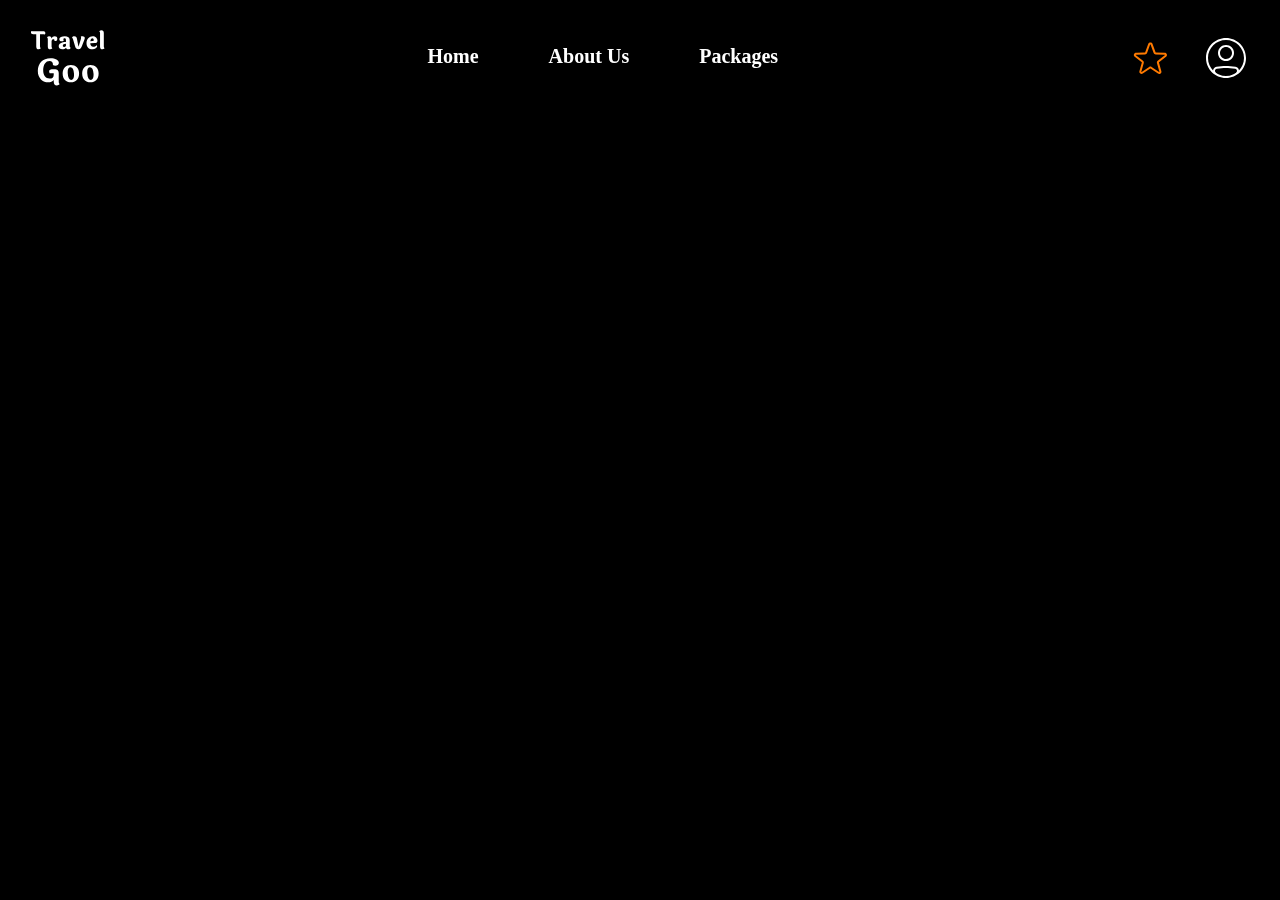
==== TravelGoo.html @ 642117dc "Maquetado de header" ====
<!DOCTYPE html>
<html lang="es-MX">
<head>
  <meta charset="UTF-8">
  <meta name="viewport" content="width=device-width, initial-scale=1.0">
  <link rel="stylesheet" href="css/styles.css">
  <title>Travel Goo</title>
</head>
<body>
  <header>
    <div class="logo">
      <img src="img/logo.svg" alt="Logotipo de Travel Go">
    </div>
    <div class="menu">
      <ul>
        <li><a href="#">Home</a></li>
        <li><a href="#">About Us</a></li>
        <li><a href="#">Packages</a></li>
      </ul>
    </div>
    <div class="actions">
      <a href="#">
        <img src="img/favorite-icon.svg" alt="">
      </a>
      <a href="#">
        <img src="img/login-icon.svg" alt="">
      </a>
    </div>
  </header>
</body>
</html>
---- css/styles.css ----
* {
    margin: 0;
    padding: 0;
    box-sizing: border-box;
  }
  body{
    background-color: black;
  }
  header {
    width: 100%;
    position: fixed;
    display: flex;
    justify-content: space-between;
    padding: 30px;
  }
  .menu {
    width: 382px;
  }
  .menu ul {
    list-style: none;
    display: flex;
    gap: 70px;
  }
  .menu a {
    color: #fff;
    font-weight: 600;
    text-decoration: none;
    font-size: 20px;
    transition: all 0.5s ease;
    display: block;
    padding: 15px 0;
  }
  .menu a:hover {
    color: #f0f0f0;
    transform: scale(1.1);
  }
  .actions {
    display: flex;
    align-items: center;
    gap: 34px;
  }
  .actions a {
    text-decoration: none;
    color: #fff;
  }
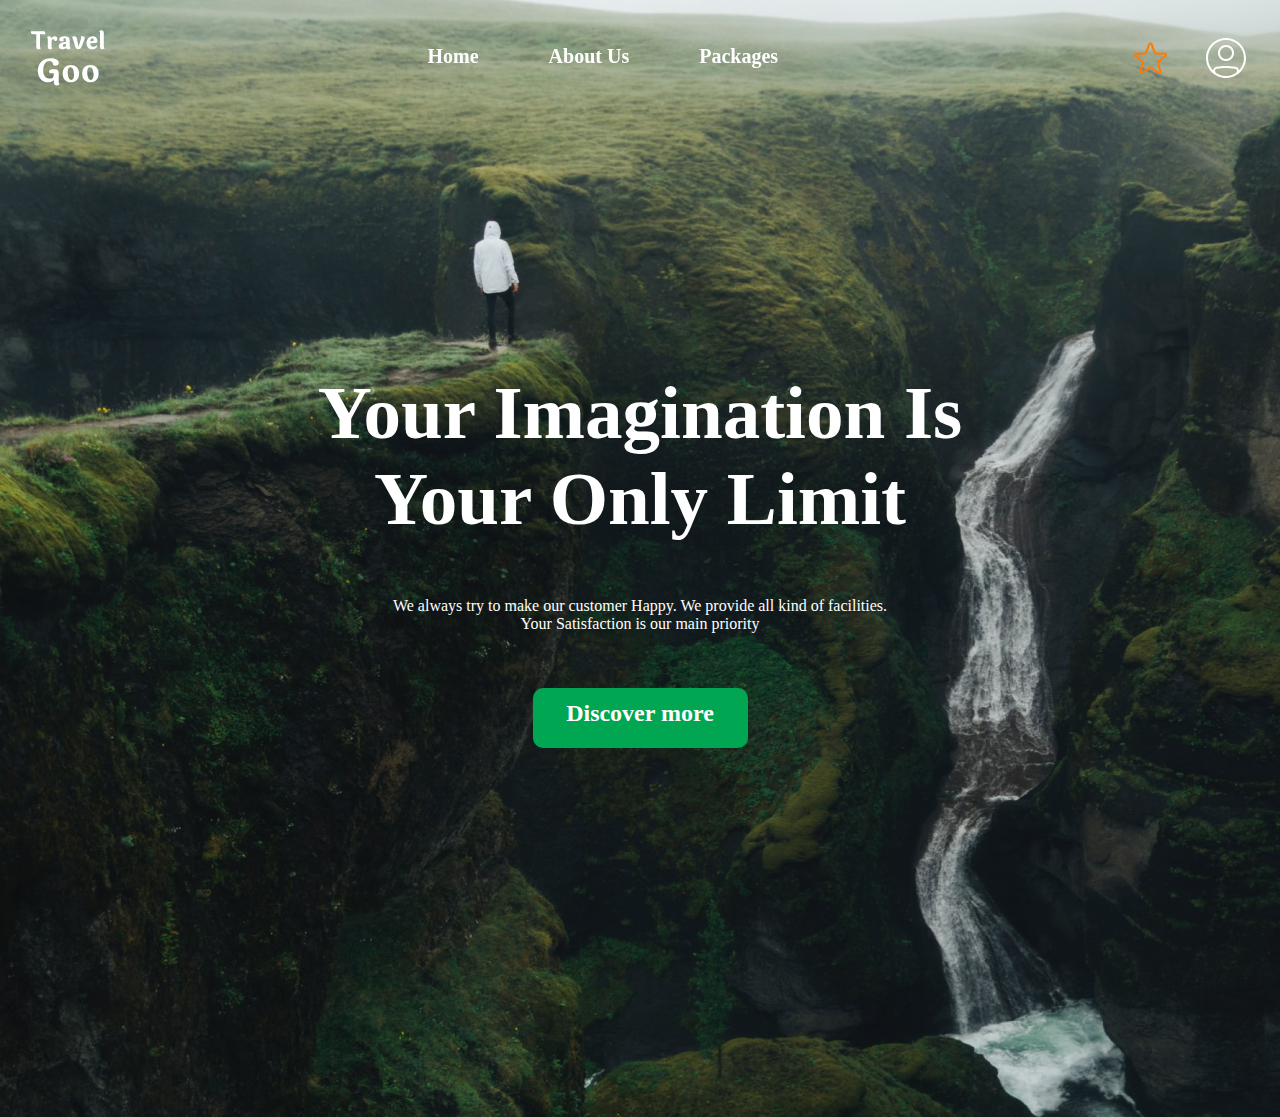
==== commit d5cdaf67: "maquetado de hero" ====
--- a/TravelGoo.html
+++ b/TravelGoo.html
@@ -27,5 +27,14 @@
       </a>
     </div>
   </header>
+  <div class="hero">
+    <div class="hero_description">
+      <h1>Your Imagination Is
+        Your Only Limit</h1>
+      <p>We always try to make our customer Happy. We provide all kind of facilities.
+        Your Satisfaction is our main priority</p>
+      <a href="#" class="btn_green">Discover more</a>
+    </div>
+  </div>
 </body>
 </html>--- a/css/styles.css
+++ b/css/styles.css
@@ -42,4 +42,45 @@
   .actions a {
     text-decoration: none;
     color: #fff;
+  }
+  .hero {
+    width: 100%;
+    height: 1117px;
+    background-image: url('../img/background-hero.jpg');
+    display: flex;
+    align-items: center;
+    justify-content: center;
+  }
+  .hero_description h1 {
+    color: #fff;
+    font-size: 75px;
+    font-weight: 900;
+    text-align: center;
+    width: 800px;
+  }
+  .hero_description p {
+    color: #fff;
+    font-size: 16px;
+    text-align: center;
+    margin: 55px auto;
+    width: 500px;
+  }
+  .hero_description .btn_green {
+    width: 215px;
+    height: 60px;
+    background: #00A651;
+    border-radius: 10px;
+    text-align: center;
+    color: #fff;
+    display: block;
+    margin: auto;
+    font-size: 24px;
+    font-weight: 600;
+    text-decoration: none;
+    padding: 12px 0;
+    transition: all 0.5s ease;
+  }
+  .hero_description .btn_green:hover {
+    background: #fff;
+    color: #00A651;
   }